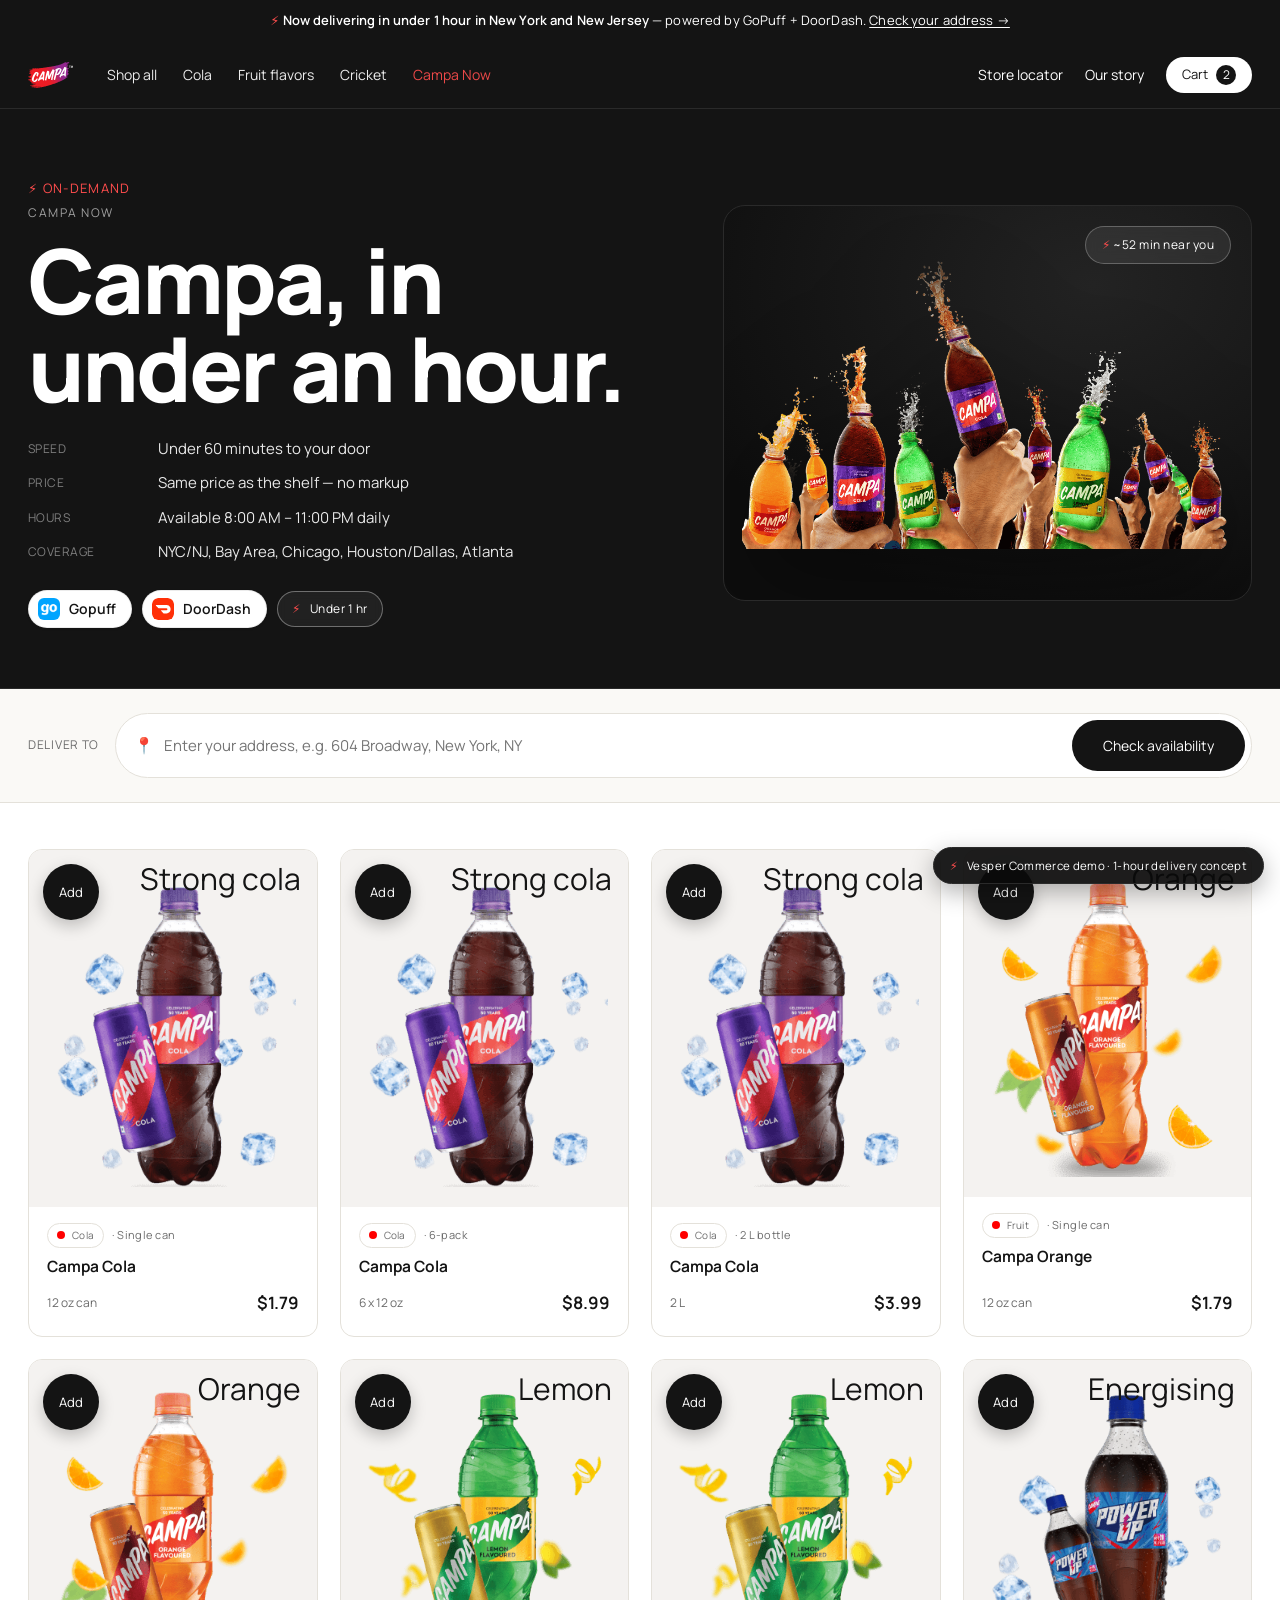
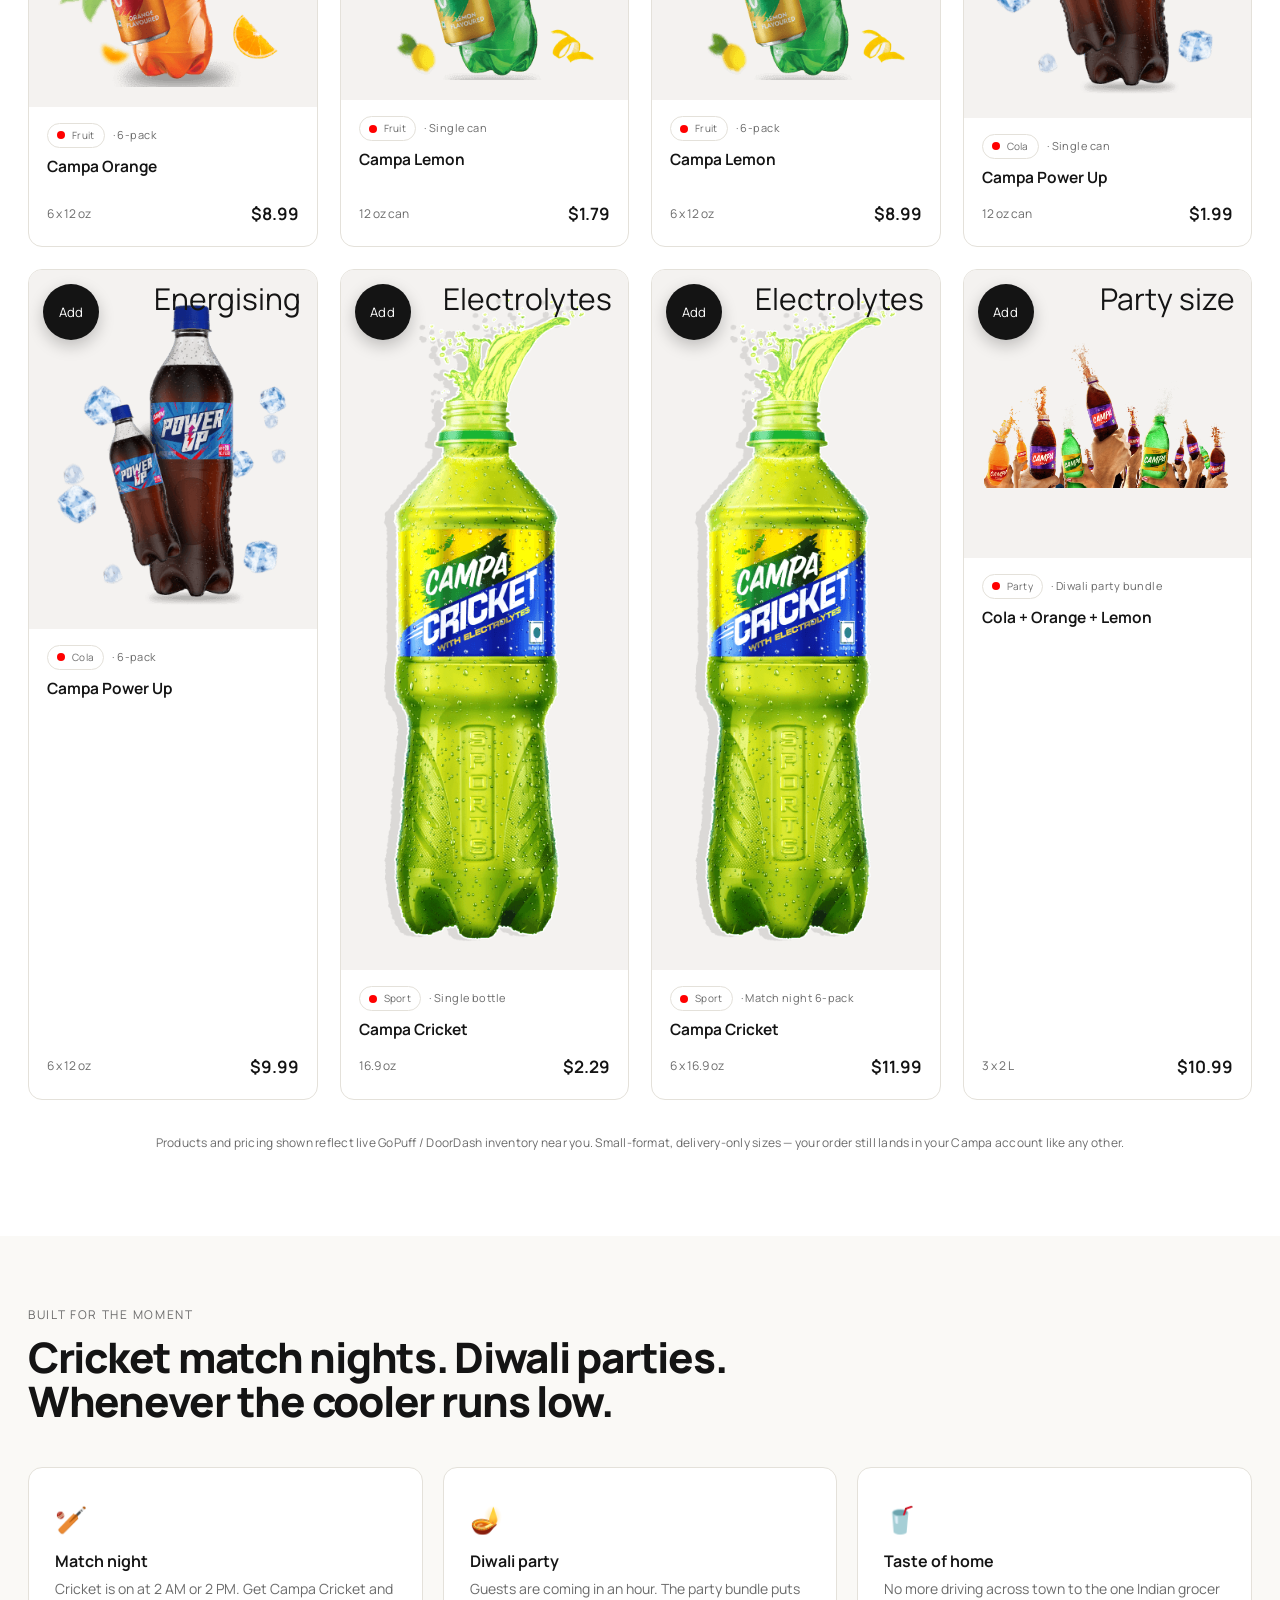
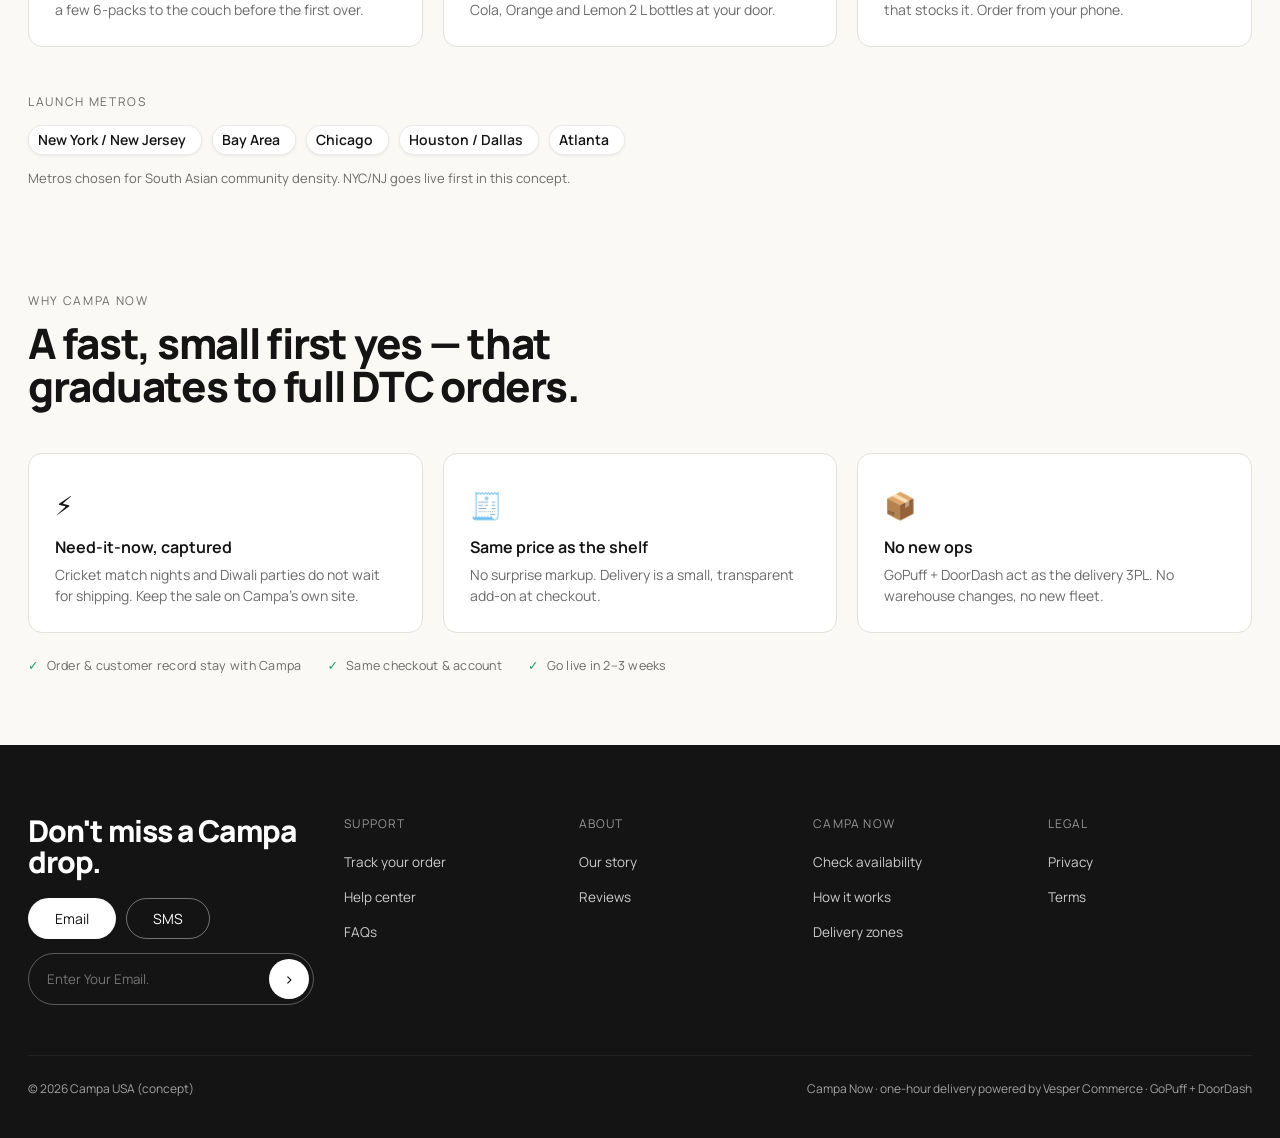
==== campa-now.html @ 365057cb "Campa USA x Vesper Commerce 1-hour delivery mockup Co-Authored-By: Claude Sonnet 5.5 <noreply@anthro" ====
<!doctype html>
<html lang="en">
<head>
<meta charset="utf-8" />
<meta name="viewport" content="width=device-width, initial-scale=1" />
<title>Campa Now — Delivered in under an hour | Campa USA</title>
<meta name="description" content="Campa Now: your favorite Campa delivered in under an hour, at the same price as the shelf. Powered by GoPuff + DoorDash." />
<link rel="preconnect" href="https://fonts.googleapis.com" />
<link rel="preconnect" href="https://fonts.gstatic.com" crossorigin />
<link href="https://fonts.googleapis.com/css2?family=Manrope:wght@400;500;600;700;800&display=swap" rel="stylesheet" />
<link rel="stylesheet" href="styles.css" />
<link rel="icon" href="assets/logo.svg" />
</head>
<body>

<div class="announce">
  <span class="bolt">⚡</span> <b>Now delivering in under 1 hour in New York and New Jersey</b> — powered by GoPuff + DoorDash. <a href="#now">Check your address →</a>
</div>

<header class="header">
  <nav class="nav">
    <a class="brand" href="index.html"><img src="assets/logo.svg" alt="Campa" /></a>
    <div class="nav-links">
      <a href="index.html#shop">Shop all</a>
      <a href="index.html#shop">Cola</a>
      <a href="index.html#shop">Fruit flavors</a>
      <a href="index.html#shop">Cricket</a>
      <a href="campa-now.html" style="color:#ff4d4d">Campa Now</a>
    </div>
    <div class="nav-right">
      <a class="hide-sm" href="#">Store locator</a>
      <a class="hide-sm" href="#">Our story</a>
      <button class="hamburger" onclick="openMenu()" aria-label="Open menu"><svg viewBox="0 0 24 24" fill="none" stroke="currentColor" stroke-width="2" stroke-linecap="round"><line x1="3" y1="6" x2="21" y2="6"/><line x1="3" y1="12" x2="21" y2="12"/><line x1="3" y1="18" x2="21" y2="18"/></svg></button>
      <a href="checkout.html" class="cart-pill" onclick="event.preventDefault();openCart()">Cart <span class="cart-count" id="cartCount">2</span></a>
    </div>
  </nav>
</header>

<!-- HERO -->
<section class="now-hero" id="now">
  <div class="wrap grid">
    <div>
      <div class="kick">⚡ On-demand</div>
      <div class="eyebrow">Campa Now</div>
      <h1 class="serif">Campa, in under an hour.</h1>
      <div class="facts">
        <div><span class="k">Speed</span> Under 60 minutes to your door</div>
        <div><span class="k">Price</span> Same price as the shelf — no markup</div>
        <div><span class="k">Hours</span> Available 8:00 AM – 11:00 PM daily</div>
        <div><span class="k">Coverage</span> NYC/NJ, Bay Area, Chicago, Houston/Dallas, Atlanta</div>
      </div>
      <div class="chips-row retailer-chips">
        <span class="chip"><img class="logo" src="assets/gopuff-icon.png" alt="GoPuff" /> Gopuff</span>
        <span class="chip"><img class="logo" src="assets/doordash-icon.svg" alt="DoorDash" /> DoorDash</span>
        <span class="delivery-badge"><span class="bolt">⚡</span> Under 1 hr</span>
      </div>
    </div>
    <div class="now-visual">
      <div class="float-badge"><span class="bolt">⚡</span> ~52 min near you</div>
      <img src="assets/bottles-crop.png" alt="Campa bottles available on demand" />
    </div>
  </div>
</section>

<!-- ADDRESS BAR -->
<div class="now-addrbar">
  <div class="wrap inner">
    <span class="lbl">Deliver to</span>
    <div class="field">
      <span aria-hidden="true">📍</span>
      <input id="nowAddr" type="text" placeholder="Enter your address, e.g. 604 Broadway, New York, NY" />
      <button class="btn btn-dark" onclick="nowCheck()">Check availability</button>
    </div>
    <span class="now-addr-state" id="nowAddrState"><span>✓</span> In your zone · delivered in ~52 min</span>
  </div>
</div>

<!-- GRID -->
<section class="now-section">
  <div class="wrap">
    <div class="now-gridwrap show" id="nowGridWrap">
      <div class="now-grid" id="nowGrid"><!-- injected by app.js --></div>
      <div class="now-disclaimer">
        Products and pricing shown reflect live GoPuff / DoorDash inventory near you. Small-format, delivery-only sizes — your order still lands in your Campa account like any other.
      </div>
    </div>
  </div>
</section>

<!-- occasions + metros -->
<section class="how" style="padding:70px 0 20px">
  <div class="wrap">
    <div class="eyebrow">Built for the moment</div>
    <h2 class="serif" style="font-size:clamp(28px,3.4vw,42px);margin-top:12px;max-width:700px">Cricket match nights. Diwali parties. Whenever the cooler runs low.</h2>
    <div class="steps now-steps-3">
      <div class="step"><div class="icon">🏏</div><h3>Match night</h3><p>Cricket is on at 2 AM or 2 PM. Get Campa Cricket and a few 6-packs to the couch before the first over.</p></div>
      <div class="step"><div class="icon">🪔</div><h3>Diwali party</h3><p>Guests are coming in an hour. The party bundle puts Cola, Orange and Lemon 2 L bottles at your door.</p></div>
      <div class="step"><div class="icon">🥤</div><h3>Taste of home</h3><p>No more driving across town to the one Indian grocer that stocks it. Order from your phone.</p></div>
    </div>
    <div class="eyebrow" style="margin-top:46px">Launch metros</div>
    <div class="retailer-chips" style="margin-top:14px;flex-wrap:wrap">
      <span class="chip">New York / New Jersey</span>
      <span class="chip">Bay Area</span>
      <span class="chip">Chicago</span>
      <span class="chip">Houston / Dallas</span>
      <span class="chip">Atlanta</span>
    </div>
    <p style="color:var(--gray);font-size:13px;margin-top:14px">Metros chosen for South Asian community density. NYC/NJ goes live first in this concept.</p>
  </div>
</section>

<!-- reassurance band -->
<section class="how" style="padding:70px 0">
  <div class="wrap">
    <div class="eyebrow">Why Campa Now</div>
    <h2 class="serif" style="font-size:clamp(28px,3.4vw,42px);margin-top:12px;max-width:640px">A fast, small first yes — that graduates to full DTC orders.</h2>
    <div class="steps now-steps-3">
      <div class="step"><div class="icon">⚡</div><h3>Need-it-now, captured</h3><p>Cricket match nights and Diwali parties do not wait for shipping. Keep the sale on Campa's own site.</p></div>
      <div class="step"><div class="icon">🧾</div><h3>Same price as the shelf</h3><p>No surprise markup. Delivery is a small, transparent add-on at checkout.</p></div>
      <div class="step"><div class="icon">📦</div><h3>No new ops</h3><p>GoPuff + DoorDash act as the delivery 3PL. No warehouse changes, no new fleet.</p></div>
    </div>
    <div class="assurance">
      <span><span class="tick">✓</span> Order &amp; customer record stay with Campa</span>
      <span><span class="tick">✓</span> Same checkout &amp; account</span>
      <span><span class="tick">✓</span> Go live in 2–3 weeks</span>
    </div>
  </div>
</section>

<footer class="footer">
  <div class="wrap">
    <div class="top">
      <div class="updates">
        <h3 class="serif">Don't miss a Campa drop.</h3>
        <div class="toggle"><button class="btn btn-white">Email</button><button class="btn btn-outline" style="color:#fff">SMS</button></div>
        <div class="subscribe"><input placeholder="Enter Your Email." /><button>›</button></div>
      </div>
      <div><div class="colhead">Support</div><ul><li><a href="#">Track your order</a></li><li><a href="#">Help center</a></li><li><a href="#">FAQs</a></li></ul></div>
      <div><div class="colhead">About</div><ul><li><a href="#">Our story</a></li><li><a href="#">Reviews</a></li></ul></div>
      <div><div class="colhead">Campa Now</div><ul><li><a href="campa-now.html">Check availability</a></li><li><a href="index.html#onehour">How it works</a></li><li><a href="#">Delivery zones</a></li></ul></div>
      <div><div class="colhead">Legal</div><ul><li><a href="#">Privacy</a></li><li><a href="#">Terms</a></li></ul></div>
    </div>
    <div class="base"><span>© 2026 Campa USA (concept)</span><span>Campa Now · one-hour delivery powered by Vesper Commerce · GoPuff + DoorDash</span></div>
  </div>
</footer>

<div class="demo-ribbon"><span class="bolt">⚡</span> Vesper Commerce demo · 1-hour delivery concept</div>

<script src="app.js"></script>
</body>
</html>
---- styles.css ----
/* Campa USA (concept) x Vesper Commerce - 1-Hour Delivery Mockup
   Font: Manrope for all roles. Palette: #141414 / white / #FF0000 */

:root {
  --black: #141414;
  --ink: #141414;
  --white: #ffffff;
  --offwhite: #f4f2f0;      /* product panel bg */
  --paper: #faf9f6;
  --line: #e4e1da;
  --line-dark: #2a2a2a;
  --gray: #6b6b6b;
  --gray-2: #8a8a8a;
  --gold: #ff0000;
  --gopuff: #009f8f;        /* GoPuff teal */
  --doordash: #eb1700;      /* DoorDash red */
  --radius-pill: 999px;
  --radius: 14px;
  --serif: "Manrope", system-ui, -apple-system, sans-serif;
  --sans: "Manrope", system-ui, -apple-system, sans-serif;
  --mono: "Manrope", system-ui, -apple-system, sans-serif;
  --maxw: 1280px;
}

* { box-sizing: border-box; }

html { scroll-behavior: smooth; }

body {
  margin: 0;
  font-family: var(--sans);
  color: var(--ink);
  background: var(--white);
  -webkit-font-smoothing: antialiased;
  line-height: 1.5;
}

img { max-width: 100%; display: block; }
a { color: inherit; text-decoration: none; }
button { font-family: inherit; cursor: pointer; }

h1, h2, h3, .serif {
  font-family: var(--serif);
  font-weight: 800;
  letter-spacing: -0.03em;
  line-height: 1.04;
  margin: 0;
}

.wrap { max-width: var(--maxw); margin: 0 auto; padding: 0 28px; }

/* ---------- Announcement bar ---------- */
.announce {
  background: var(--black);
  color: var(--white);
  font-size: 13px;
  letter-spacing: 0.01em;
  text-align: center;
  padding: 11px 16px;
  position: relative;
  z-index: 60;
}
.announce b { font-weight: 600; }
.announce .bolt { color: #ff4d4d; }
.announce a { text-decoration: underline; text-underline-offset: 2px; }

/* ---------- Header / nav ---------- */
.header {
  background: var(--black);
  color: var(--white);
  position: sticky;
  top: 0;
  z-index: 50;
  border-bottom: 1px solid var(--line-dark);
}
.header.light {
  background: var(--white);
  color: var(--ink);
  border-bottom: 1px solid var(--line);
}
.nav {
  display: flex;
  align-items: center;
  gap: 34px;
  height: 66px;
  max-width: var(--maxw);
  margin: 0 auto;
  padding: 0 28px;
}
.brand img { height: 26px; width: auto; }
.nav-links { display: flex; gap: 26px; font-size: 14px; }
.nav-links a { opacity: 0.92; }
.nav-links a:hover { opacity: 1; }
.nav-right { margin-left: auto; display: flex; align-items: center; gap: 22px; font-size: 14px; }
.nav-right .ico { width: 20px; height: 20px; opacity: 0.9; }
.cart-pill {
  background: var(--white);
  color: var(--black);
  border-radius: var(--radius-pill);
  padding: 8px 16px;
  font-family: var(--mono);
  font-size: 13px;
  display: inline-flex;
  gap: 8px;
  align-items: center;
  border: none;
}
.header.light .cart-pill { background: var(--black); color: var(--white); }
.cart-count {
  background: var(--black); color: var(--white);
  border-radius: var(--radius-pill);
  min-width: 20px; height: 20px; padding: 0 5px;
  display: inline-flex; align-items: center; justify-content: center;
  font-size: 12px;
}
.header.light .cart-count { background: var(--white); color: var(--black); }

/* ---------- Hamburger + mobile menu ---------- */
.hamburger {
  display: none; width: 40px; height: 40px; align-items: center; justify-content: center;
  background: transparent; border: 0; color: inherit; padding: 0;
}
.hamburger svg { width: 24px; height: 24px; }

.menu-overlay { position: fixed; inset: 0; background: rgba(0,0,0,.45); z-index: 110; opacity: 0; visibility: hidden; transition: opacity .3s ease, visibility .3s ease; }
.menu-overlay.open { opacity: 1; visibility: visible; }
.mobile-menu {
  position: fixed; top: 0; left: 0; height: 100%; width: 320px; max-width: 86vw;
  background: var(--black); color: #fff; z-index: 111;
  transform: translateX(-100%); transition: transform .32s cubic-bezier(.4,0,.2,1);
  display: flex; flex-direction: column;
}
.mobile-menu.open { transform: translateX(0); }
.mm-head { display: flex; align-items: center; justify-content: space-between; padding: 20px 22px; border-bottom: 1px solid var(--line-dark); }
.mm-head img { height: 24px; width: auto; }
.mm-close { background: transparent; border: 1px solid var(--line-dark); border-radius: 8px; color: #fff; font-size: 16px; width: 40px; height: 40px; display: flex; align-items: center; justify-content: center; }
.mm-links { display: flex; flex-direction: column; padding: 16px 0 6px; }
.mm-links a { font-family: var(--serif); font-size: 27px; line-height: 1; padding: 13px 24px; color: #fff; letter-spacing: -.01em; }
.mm-links a.active { color: #ff4d4d; }
.mm-sub { margin-top: auto; border-top: 1px solid var(--line-dark); padding: 18px 24px; display: flex; flex-direction: column; gap: 14px; }
.mm-sub a { font-family: var(--sans); font-size: 14px; color: rgba(255,255,255,.8); }
.mm-cta { margin: 6px 24px 26px; }

@media (max-width: 620px) { .hamburger { display: inline-flex; } }

/* ---------- Buttons ---------- */
.btn {
  display: inline-flex; align-items: center; justify-content: center; gap: 10px;
  font-family: var(--mono);
  font-size: 14px;
  border-radius: var(--radius-pill);
  padding: 15px 30px;
  border: 1px solid transparent;
  transition: transform .08s ease, opacity .15s ease, background .15s ease;
  white-space: nowrap;
}
.btn:active { transform: translateY(1px); }
.btn-white { background: var(--white); color: var(--black); }
.btn-white:hover { opacity: .88; }
.btn-dark { background: var(--black); color: var(--white); }
.btn-dark:hover { opacity: .9; }
.btn-outline { background: transparent; border-color: currentColor; }
.btn-block { width: 100%; }
.btn-lg { padding: 18px 34px; font-size: 15px; }

/* ---------- Hero ---------- */
.hero {
  position: relative;
  background: var(--black);
  color: var(--white);
  min-height: 620px;
  display: flex;
  align-items: center;
  overflow: hidden;
}
.hero-media {
  position: absolute; inset: 0;
  background-size: cover;
  background-position: center;
  opacity: 0.92;
}
.hero-media::after {
  content: "";
  position: absolute; inset: 0;
  background: linear-gradient(90deg, rgba(0,0,0,.85) 0%, rgba(0,0,0,.55) 40%, rgba(0,0,0,.15) 100%);
}
.hero-inner { position: relative; z-index: 2; padding: 60px 0; }
.hero h1 { font-size: clamp(46px, 6vw, 82px); max-width: 640px; }
.hero .sub { margin-top: 18px; font-size: 16px; opacity: .85; max-width: 420px; }
.hero-cta { margin-top: 30px; display: flex; gap: 14px; flex-wrap: wrap; }

/* eyebrow / labels */
.eyebrow {
  font-family: var(--mono);
  font-size: 12px;
  letter-spacing: 0.14em;
  text-transform: uppercase;
  color: var(--gray);
}
.hero .eyebrow { color: rgba(255,255,255,.7); }

/* ---------- 1-hour delivery pieces ---------- */
.delivery-badge {
  display: inline-flex; align-items: center; gap: 9px;
  font-family: var(--mono);
  font-size: 12px;
  letter-spacing: 0.04em;
  padding: 8px 14px;
  border-radius: var(--radius-pill);
  border: 1px solid rgba(255,255,255,.35);
  background: rgba(255,255,255,.06);
  backdrop-filter: blur(4px);
}
.delivery-badge .bolt { color: #ff4d4d; }
.header.light .delivery-badge, .on-light .delivery-badge {
  border-color: var(--line); background: var(--paper); color: var(--ink);
}

.retailer-chips { display: inline-flex; gap: 10px; align-items: center; flex-wrap: wrap; }
.chip {
  display: inline-flex; align-items: center; gap: 9px;
  font-family: var(--sans); font-size: 14px; font-weight: 600;
  border-radius: var(--radius-pill);
  padding: 7px 15px 7px 9px;
  background: var(--white); color: var(--ink);
  border: 1px solid rgba(0,0,0,.08);
  box-shadow: 0 1px 3px rgba(0,0,0,.08);
  letter-spacing: 0;
  line-height: 1;
}
.chip .logo { width: 22px; height: 22px; border-radius: 6px; object-fit: contain; flex: none; display: block; }
.chip-outline {
  background: transparent; color: inherit;
  border: 1px solid rgba(128,128,128,.4);
}

/* The signature 1-hour delivery band */
.delivery-band {
  background: var(--black);
  color: var(--white);
  padding: 74px 0;
}
.delivery-band .grid {
  display: grid; grid-template-columns: 1.05fr 1fr; gap: 60px; align-items: center;
}
.delivery-band h2 { font-size: clamp(34px, 4.4vw, 56px); max-width: 520px; }
.delivery-band .lede { margin-top: 18px; font-size: 16px; opacity: .8; max-width: 460px; }

.addr-card {
  background: #141414;
  border: 1px solid var(--line-dark);
  border-radius: 20px;
  padding: 28px;
}
.addr-card .row-top {
  display: flex; align-items: center; justify-content: space-between; margin-bottom: 18px;
}
.addr-field {
  display: flex; gap: 10px; align-items: center;
  background: var(--white); color: var(--ink);
  border-radius: var(--radius-pill);
  padding: 6px 6px 6px 18px;
}
.addr-field input {
  border: 0; outline: 0; flex: 1; min-width: 0; font-family: var(--sans); font-size: 15px; background: transparent;
  padding: 12px 0;
}
.addr-field .btn { padding: 13px 22px; }
.addr-note { margin-top: 14px; font-size: 12.5px; opacity: .6; font-family: var(--mono); letter-spacing: .02em; }

/* availability result (hidden until "check") */
.avail-result { display: none; margin-top: 22px; }
.avail-result.show { display: block; animation: fade .3s ease; }
@keyframes fade { from { opacity: 0; transform: translateY(6px);} to {opacity:1; transform:none;} }
.avail-head {
  display: flex; align-items: center; gap: 10px;
  font-family: var(--mono); font-size: 13px; letter-spacing: .04em;
  color: #7ee0c0; margin-bottom: 14px;
}
.mini-prod {
  display: flex; align-items: center; gap: 14px;
  padding: 12px 0; border-top: 1px solid var(--line-dark);
}
.mini-prod img { width: 52px; height: 52px; object-fit: contain; background: #1e1e1e; border-radius: 10px; padding: 4px; }
.mini-prod .info { flex: 1; }
.mini-prod .info .name { font-size: 14px; font-weight: 600; }
.mini-prod .info .meta { font-size: 12px; opacity: .6; }
.mini-add {
  background: var(--white); color: var(--black); border: 0;
  border-radius: var(--radius-pill); padding: 8px 16px;
  font-family: var(--mono); font-size: 12px;
}

/* ---------- How it works ---------- */
.how { padding: 84px 0; background: var(--paper); }
.how .steps { display: grid; grid-template-columns: repeat(4, 1fr); gap: 20px; margin-top: 44px; }
.step {
  background: var(--white); border: 1px solid var(--line);
  border-radius: var(--radius); padding: 26px;
}
.step .num { font-family: var(--mono); font-size: 12px; color: var(--gray); }
.step .icon { font-size: 26px; margin: 6px 0 14px; }
.step h3 { font-family: var(--sans); font-weight: 650; font-size: 16px; letter-spacing: 0; }
.step p { color: var(--gray); font-size: 14px; margin: 8px 0 0; }
.how .assurance {
  margin-top: 24px; display: flex; gap: 26px; flex-wrap: wrap;
  font-family: var(--mono); font-size: 12.5px; color: var(--gray); letter-spacing: .02em;
}
.how .assurance span { display: inline-flex; gap: 8px; align-items: center; }
.tick { color: #1a9d6e; font-weight: 700; }

/* ---------- Section heading ---------- */
.section { padding: 78px 0; }
.section-head { display: flex; align-items: flex-end; justify-content: space-between; gap: 20px; margin-bottom: 36px; }
.section-head h2 { font-size: clamp(32px, 4vw, 50px); }
.section-head p { color: var(--gray); max-width: 420px; margin: 8px 0 0; }

/* ---------- Product grid ---------- */
.prod-grid { display: grid; grid-template-columns: repeat(3, 1fr); gap: 22px; }
.card {
  border: 1px solid var(--line); border-radius: var(--radius);
  overflow: hidden; background: var(--white);
  transition: box-shadow .2s ease, transform .2s ease;
  display: flex; flex-direction: column;
}
.card:hover { box-shadow: 0 12px 30px rgba(0,0,0,.08); transform: translateY(-3px); }
.card .thumb {
  position: relative; background: var(--offwhite);
  aspect-ratio: 1/1; display: flex; align-items: center; justify-content: center; padding: 22px;
}
.card .thumb img { max-height: 100%; object-fit: contain; }
.card .badges { position: absolute; top: 14px; left: 14px; display: flex; flex-direction: column; gap: 8px; align-items: flex-start; }
.tag {
  font-family: var(--mono); font-size: 11px; letter-spacing: .03em;
  padding: 5px 11px; border-radius: var(--radius-pill); background: var(--white); border: 1px solid var(--line);
}
.tag.line { display: inline-flex; gap: 7px; align-items: center; }
.tag.line .dot { width: 8px; height: 8px; border-radius: 50%; }
.tag.gold .dot { background: var(--gold); }
.tag.bronze .dot { background: #7c5a34; }
.tag.status { background: var(--black); color: var(--white); border-color: var(--black); }
.tag.onehr { background: #fff7e6; border-color: #f0d79a; color: #7a5a12; }
.card .body { padding: 18px 18px 22px; display: flex; flex-direction: column; flex: 1; }
.card .line-label { font-family: var(--mono); font-size: 11px; letter-spacing: .1em; text-transform: uppercase; color: var(--gray); }
.card h3 { font-family: var(--sans); font-weight: 650; font-size: 17px; letter-spacing: 0; margin: 6px 0 0; }
.card .stats { display: flex; gap: 14px; margin: 12px 0; font-size: 12px; color: var(--gray); font-family: var(--mono); }
.card .stats b { color: var(--ink); font-weight: 700; }
.card .rating { font-size: 12.5px; color: var(--gray); margin-top: 2px; }
.card .foot { margin-top: auto; display: flex; align-items: center; justify-content: space-between; padding-top: 14px; }
.card .price { font-size: 17px; font-weight: 600; }
.card .add { font-family: var(--mono); font-size: 13px; padding: 10px 18px; border-radius: var(--radius-pill); background: var(--black); color: var(--white); border: 0; }

/* ---------- Value / comparison strip ---------- */
.value-strip { background: var(--offwhite); padding: 70px 0; }
.value-grid { display: grid; grid-template-columns: repeat(3, 1fr); gap: 40px; text-align: center; }
.value-grid .big { font-family: var(--serif); font-size: 54px; line-height: 1; }
.value-grid p { color: var(--gray); margin-top: 10px; font-size: 14px; }

/* ---------- Product detail page ---------- */
.pdp { display: grid; grid-template-columns: minmax(0,1.15fr) minmax(0,1fr); gap: 56px; padding: 44px 0 70px; }
.pdp-media .main {
  background: var(--offwhite); border-radius: var(--radius);
  aspect-ratio: 4/3; display: flex; align-items: center; justify-content: center; padding: 40px;
  position: relative;
}
.pdp-media .main img { max-height: 100%; object-fit: contain; }
.pdp-media .line-flag {
  position: absolute; top: 18px; left: 18px;
  font-family: var(--mono); font-size: 12px; padding: 6px 13px; border-radius: var(--radius-pill);
  background: var(--white); display: inline-flex; gap: 8px; align-items: center;
}
.pdp-media .thumbs { display: grid; grid-template-columns: repeat(3, 1fr); gap: 14px; margin-top: 14px; }
.pdp-media .thumbs div { background: var(--black); border-radius: var(--radius); aspect-ratio: 1/1; display:flex;align-items:center;justify-content:center; overflow:hidden;}
.pdp-media .thumbs img { max-height: 78%; object-fit: contain; }

.pdp-info h1 { font-size: clamp(34px, 4vw, 48px); }
.pdp-info .desc { color: var(--gray); margin: 14px 0 0; font-size: 15px; max-width: 440px; }
.price-line { display: flex; align-items: center; gap: 14px; margin: 22px 0; font-size: 15px; }
.price-line .p { font-size: 22px; font-weight: 650; }
.price-line .sep { color: var(--line); }
.price-line .muted { color: var(--gray); }

/* purchase mode toggle */
.buy-modes { display: grid; grid-template-columns: 1fr 1fr 1fr; gap: 0; border: 1px solid var(--line); border-radius: var(--radius-pill); overflow: hidden; margin-bottom: 8px; }
.buy-mode {
  padding: 14px 10px; text-align: center; font-family: var(--mono); font-size: 12.5px;
  background: var(--white); border: 0; border-right: 1px solid var(--line); color: var(--gray);
  display: flex; flex-direction: column; gap: 3px; align-items: center; line-height: 1.2;
}
.buy-mode:last-child { border-right: 0; }
.buy-mode small { font-size: 10.5px; opacity: .8; }
.buy-mode.active { background: var(--black); color: var(--white); }
.buy-mode.active.onehr { background: #1b1b1b; box-shadow: inset 0 0 0 2px #ff4d4d; }
.buy-mode .bolt { color: #ff0000; }
.buy-mode.active .bolt { color: #ff4d4d; }

.benefits { display: grid; grid-template-columns: 1fr 1fr; gap: 10px 22px; margin: 20px 0; }
.benefits div { font-size: 13.5px; color: var(--gray); display: flex; gap: 8px; }

.qty-row { display: flex; gap: 12px; align-items: stretch; margin-top: 18px; }
.qty { display: flex; align-items: center; border: 1px solid var(--line); border-radius: var(--radius-pill); padding: 0 6px; }
.qty button { width: 40px; height: 52px; border: 0; background: transparent; font-size: 18px; color: var(--gray); }
.qty span { min-width: 34px; text-align: center; font-family: var(--mono); }
.add-cta { flex: 1; }

.guarantee { margin-top: 16px; background: var(--paper); border: 1px solid var(--line); border-radius: var(--radius); padding: 14px 16px; font-size: 13px; color: var(--gray); }
.guarantee b { color: var(--ink); }

/* the PDP 1-hour delivery module */
.onehr-module {
  margin: 22px 0; border: 1px solid var(--line); border-radius: var(--radius);
  background: linear-gradient(180deg,#0c0c0c,#151515); color: var(--white); padding: 22px;
}
.onehr-module .top { display: flex; align-items: center; justify-content: space-between; gap: 12px; margin-bottom: 14px; }
.onehr-module .top .t { font-family: var(--sans); font-weight: 650; font-size: 15px; display: flex; gap: 9px; align-items: center; }
.onehr-module .top .bolt { color: #ff4d4d; }
.onehr-module .sub { font-size: 13px; opacity: .75; margin-bottom: 14px; }
.onehr-module .addr-field { background: var(--white); }
.onehr-module .pill-note { margin-top: 12px; font-family: var(--mono); font-size: 11.5px; opacity: .6; }

/* ---------- Checkout ---------- */
.checkout { display: grid; grid-template-columns: minmax(0,1.3fr) minmax(0,1fr); gap: 0; min-height: 100vh; }
.co-left { padding: 46px clamp(24px, 5vw, 80px); min-width: 0; }
.co-left .inner { max-width: 560px; margin-left: auto; }
.co-right { background: var(--offwhite); padding: 46px clamp(24px, 4vw, 56px); border-left: 1px solid var(--line); min-width: 0; }
.co-right .inner { max-width: 460px; }
.co-logo img { height: 30px; }
.co-section-title { font-family: var(--sans); font-weight: 650; font-size: 17px; margin: 30px 0 14px; }
.co-field { width: 100%; border: 1px solid var(--line); border-radius: 10px; padding: 15px 16px; font-family: var(--sans); font-size: 15px; margin-bottom: 12px; }
.co-row { display: grid; grid-template-columns: 1fr 1fr; gap: 12px; }
.co-row .co-field { margin-bottom: 12px; }

.ship-method { border: 1px solid var(--line); border-radius: 12px; overflow: hidden; margin: 6px 0 8px; }
.ship-opt {
  display: flex; align-items: center; gap: 14px; padding: 18px 18px; cursor: pointer;
  border-bottom: 1px solid var(--line); background: var(--white);
}
.ship-opt:last-child { border-bottom: 0; }
.ship-opt.selected { background: #fff5f5; box-shadow: inset 3px 0 0 #ffcf4a; }
.ship-opt .radio { width: 20px; height: 20px; border-radius: 50%; border: 2px solid var(--line); flex: none; position: relative; }
.ship-opt.selected .radio { border-color: #ff0000; }
.ship-opt.selected .radio::after { content:""; position: absolute; inset: 3px; background: #ff0000; border-radius: 50%; }
.ship-opt .ret { width: 34px; height: 34px; border-radius: 9px; display: flex; align-items: center; justify-content: center; color: #fff; font-family: var(--mono); font-weight: 700; font-size: 10px; flex: none; }
.ship-opt .ret.gopuff { background: var(--gopuff); }
.ship-opt .ret.doordash { background: var(--doordash); }
.ship-opt .ret.std { background: var(--ink); }
.ship-opt .txt { flex: 1; }
.ship-opt .txt .n { font-weight: 600; font-size: 14.5px; }
.ship-opt .txt .d { font-size: 12.5px; color: var(--gray); }
.ship-opt .amt { font-weight: 650; font-size: 14.5px; }

.co-note { font-family: var(--mono); font-size: 11.5px; line-height: 1.6; color: var(--gray); background: var(--paper); border: 1px dashed var(--line); border-radius: 10px; padding: 12px 14px; margin: 6px 0 0; display: flex; align-items: flex-start; gap: 9px; }
.co-note b { color: var(--ink); font-weight: 700; }

/* order summary */
.os-item { display: flex; gap: 14px; align-items: center; padding: 14px 0; border-bottom: 1px solid var(--line); }
.os-item .im { width: 62px; height: 62px; background: var(--white); border: 1px solid var(--line); border-radius: 10px; position: relative; display:flex;align-items:center;justify-content:center; padding: 6px; }
.os-item .im img { max-height: 100%; object-fit: contain; }
.os-item .im .q { position: absolute; top: -8px; right: -8px; background: var(--gray); color: #fff; width: 22px; height: 22px; border-radius: 50%; font-size: 12px; display:flex;align-items:center;justify-content:center; }
.os-item .nm { flex: 1; }
.os-item .nm .t { font-size: 14px; font-weight: 600; }
.os-item .nm .s { font-size: 12px; color: var(--gray); }
.os-item .pr { font-weight: 600; font-size: 14px; }
.os-line { display: flex; justify-content: space-between; padding: 8px 0; font-size: 14px; }
.os-line.total { font-size: 20px; font-weight: 650; border-top: 1px solid var(--line); margin-top: 8px; padding-top: 16px; }
.os-line .muted { color: var(--gray); }
.eta-badge { display: inline-flex; align-items: center; gap: 8px; background: var(--black); color: #fff; border-radius: var(--radius-pill); padding: 8px 15px; font-family: var(--mono); font-size: 12px; margin: 14px 0; }
.eta-badge .bolt { color: #ff4d4d; }

/* ---------- David Now (on-demand collection page) ---------- */
.now-hero {
  background: var(--black); color: var(--white);
  padding: 70px 0 60px;
  border-bottom: 1px solid var(--line-dark);
}
.now-hero .grid { display: grid; grid-template-columns: 1.1fr .9fr; gap: 48px; align-items: center; }
.now-hero .eyebrow { color: rgba(255,255,255,.6); }
.now-hero h1 { font-size: clamp(48px, 7vw, 92px); margin: 14px 0 0; line-height: .98; }
.now-hero .kick { font-family: var(--mono); font-size: 13px; letter-spacing: .1em; text-transform: uppercase; color: #ff4d4d; margin-bottom: 6px; }
.now-hero .facts { margin-top: 26px; display: flex; flex-direction: column; gap: 12px; }
.now-hero .facts div { display: flex; gap: 12px; align-items: center; font-size: 15px; opacity: .9; }
.now-hero .facts .k { font-family: var(--mono); font-size: 12px; letter-spacing: .04em; color: rgba(255,255,255,.5); min-width: 118px; text-transform: uppercase; }
.now-hero .chips-row { margin-top: 26px; }
.now-visual {
  background: radial-gradient(120% 120% at 70% 20%, #232323 0%, #0e0e0e 70%);
  border: 1px solid var(--line-dark); border-radius: 22px;
  aspect-ratio: 4/3; display: flex; align-items: center; justify-content: center; position: relative; overflow: hidden;
}
.now-visual img { max-height: 74%; object-fit: contain; filter: drop-shadow(0 30px 50px rgba(0,0,0,.5)); }
.now-visual .float-badge {
  position: absolute; top: 20px; right: 20px;
  background: rgba(255,255,255,.08); border: 1px solid rgba(255,255,255,.25); backdrop-filter: blur(6px);
  border-radius: var(--radius-pill); padding: 9px 16px; font-family: var(--mono); font-size: 12px; letter-spacing: .04em;
}
.now-visual .float-badge .bolt { color: #ff4d4d; }

/* address bar */
.now-addrbar { background: var(--paper); border-bottom: 1px solid var(--line); padding: 24px 0; position: sticky; top: 66px; z-index: 30; }
.now-addrbar .inner { display: flex; gap: 16px; align-items: center; flex-wrap: wrap; }
.now-addrbar .lbl { font-family: var(--mono); font-size: 12px; letter-spacing: .06em; text-transform: uppercase; color: var(--gray); }
.now-addrbar .field {
  flex: 1; min-width: 280px; display: flex; gap: 10px; align-items: center;
  background: var(--white); border: 1px solid var(--line); border-radius: var(--radius-pill); padding: 6px 6px 6px 18px;
}
.now-addrbar .field input { flex: 1; min-width: 0; border: 0; outline: 0; font-family: var(--sans); font-size: 15px; padding: 12px 0; background: transparent; }
.now-addr-state { display: none; font-family: var(--mono); font-size: 12.5px; color: #1a9d6e; letter-spacing: .02em; }
.now-addr-state.show { display: inline-flex; gap: 8px; align-items: center; }

/* grid */
.now-section { padding: 46px 0 84px; }
.now-gridwrap { position: relative; }
.now-gridwrap.show { animation: fade .35s ease; }
.now-grid { display: grid; grid-template-columns: repeat(4, 1fr); gap: 22px; }
.now-card { border: 1px solid var(--line); border-radius: var(--radius); overflow: hidden; background: var(--white); display: flex; flex-direction: column; transition: box-shadow .2s ease, transform .2s ease; }
.now-card:hover { box-shadow: 0 12px 30px rgba(0,0,0,.08); transform: translateY(-3px); }
.now-thumb { position: relative; background: var(--offwhite); aspect-ratio: 1/1; display: flex; align-items: center; justify-content: center; padding: 20px; }
.now-thumb img { max-height: 100%; object-fit: contain; }
.now-add {
  position: absolute; top: 14px; left: 14px; z-index: 2;
  background: var(--black); color: var(--white); border: 0;
  width: 56px; height: 56px; border-radius: 50%;
  font-family: var(--mono); font-size: 13px; letter-spacing: .02em;
  box-shadow: 0 6px 16px rgba(0,0,0,.22); transition: transform .1s ease, background .15s ease;
}
.now-add:hover { transform: scale(1.06); }
.now-add:active { transform: scale(.96); }
.now-protein {
  position: absolute; top: 16px; right: 16px; text-align: right;
  font-family: var(--serif); font-size: 30px; line-height: .85; color: var(--ink);
}
.now-protein small { display: block; font-family: var(--mono); font-size: 9px; letter-spacing: .08em; text-transform: uppercase; color: var(--gray); margin-top: 3px; }
.now-body { padding: 16px 18px 20px; display: flex; flex-direction: column; flex: 1; }
.now-format { font-family: var(--mono); font-size: 11px; letter-spacing: .04em; color: var(--gray); display: flex; align-items: center; gap: 8px; }
.now-format .tag.line { padding: 4px 9px; font-size: 10px; }
.now-body h3 { font-family: var(--sans); font-weight: 650; font-size: 15.5px; letter-spacing: 0; margin: 9px 0 0; line-height: 1.25; }
.now-foot { margin-top: auto; padding-top: 14px; display: flex; align-items: center; justify-content: space-between; }
.now-size { font-family: var(--mono); font-size: 12px; color: var(--gray); }
.now-price { font-size: 17px; font-weight: 650; }

.now-disclaimer { text-align: center; font-family: var(--mono); font-size: 12px; color: var(--gray); margin-top: 34px; letter-spacing: .02em; }

/* 3-up reassurance steps used on David Now */
.how .steps.now-steps-3 { grid-template-columns: repeat(3, 1fr); }

@media (max-width: 1000px) {
  .now-hero .grid { grid-template-columns: 1fr; gap: 30px; }
  .now-grid { grid-template-columns: repeat(3, 1fr); }
  .how .steps.now-steps-3 { grid-template-columns: 1fr 1fr; }
}
@media (max-width: 720px) {
  .now-grid { grid-template-columns: 1fr 1fr; }
  .now-addrbar { position: static; }
  .now-addrbar .inner { flex-direction: column; align-items: stretch; gap: 10px; }
  .now-addrbar .field { min-width: 0; width: 100%; }
}
@media (max-width: 620px) {
  .how .steps.now-steps-3 { grid-template-columns: 1fr; }
  .now-addrbar .field .btn { padding: 13px 18px; }
}
@media (max-width: 480px) { .now-grid { grid-template-columns: 1fr; } }

/* ---------- Footer ---------- */
.footer { background: var(--black); color: var(--white); padding: 70px 0 40px; }
.footer .top { display: grid; grid-template-columns: 1.4fr repeat(4, 1fr); gap: 30px; }
.footer h4 { font-family: var(--sans); font-weight: 650; font-size: 14px; margin: 0 0 16px; }
.footer .updates h3 { font-size: 30px; max-width: 280px; margin-bottom: 20px; }
.footer .toggle { display: flex; gap: 10px; margin-bottom: 14px; }
.footer .toggle .btn { padding: 10px 26px; }
.footer .toggle .btn-outline { border-color: rgba(255,255,255,.4); }
.footer .subscribe { display: flex; gap: 8px; align-items: center; background: transparent; border: 1px solid rgba(255,255,255,.3); border-radius: var(--radius-pill); padding: 4px 4px 4px 18px; max-width: 340px; }
.footer .subscribe input { flex: 1; background: transparent; border: 0; outline: 0; color: #fff; font-family: var(--sans); padding: 12px 0; }
.footer .subscribe button { background: #fff; color: #000; border: 0; border-radius: 50%; width: 40px; height: 40px; font-size: 16px; }
.footer ul { list-style: none; padding: 0; margin: 0; display: flex; flex-direction: column; gap: 11px; }
.footer ul a { font-size: 13.5px; opacity: .78; }
.footer ul a:hover { opacity: 1; }
.footer .colhead { font-family: var(--mono); font-size: 12px; letter-spacing: .1em; text-transform: uppercase; opacity: .55; margin-bottom: 16px; }
.footer .base { display: flex; justify-content: space-between; align-items: center; margin-top: 50px; padding-top: 24px; border-top: 1px solid var(--line-dark); font-family: var(--mono); font-size: 12px; opacity: .6; }

/* ---------- Slide-out cart drawer + rewards meter ---------- */
.cart-overlay {
  position: fixed; inset: 0; background: rgba(0,0,0,.45); z-index: 100;
  opacity: 0; visibility: hidden; transition: opacity .3s ease, visibility .3s ease;
}
.cart-overlay.open { opacity: 1; visibility: visible; }
.cart-drawer {
  position: fixed; top: 0; right: 0; height: 100%; width: 460px; max-width: 92vw;
  background: var(--white); z-index: 101; display: flex; flex-direction: column;
  transform: translateX(100%); transition: transform .32s cubic-bezier(.4,0,.2,1);
  box-shadow: -10px 0 40px rgba(0,0,0,.16);
}
.cart-drawer.open { transform: translateX(0); }
.cart-head { display: flex; align-items: center; justify-content: space-between; padding: 22px 24px; border-bottom: 1px solid var(--line); }
.cart-head h2 { font-family: var(--serif); font-size: 26px; }
.cart-head h2 span { color: var(--gray); }
.cart-close { width: 40px; height: 40px; border: 1px solid var(--line); background: var(--white); border-radius: 8px; font-size: 18px; color: var(--ink); display: flex; align-items: center; justify-content: center; }

/* meter */
.meter { padding: 24px 24px 10px; }
.meter-tiers { display: flex; justify-content: space-between; gap: 8px; margin-bottom: 20px; }
.meter-tier { flex: 1; text-align: center; font-family: var(--sans); font-weight: 600; font-size: 14px; padding: 12px 6px; border: 1px solid var(--line); border-radius: 10px; color: var(--gray); background: var(--white); transition: all .2s ease; }
.meter-tier.done { background: #0f7a3d; border-color: #0f7a3d; color: #fff; }
.meter-track { position: relative; height: 6px; background: var(--line); border-radius: 999px; margin: 30px 8px 8px; }
.meter-fill { position: absolute; left: 0; top: 0; height: 100%; background: #0f7a3d; border-radius: 999px; transition: width .35s ease; }
.meter-node { position: absolute; top: 50%; transform: translate(-50%,-50%); width: 20px; height: 20px; border-radius: 50%; background: var(--white); border: 3px solid var(--line); transition: all .25s ease; }
.meter-node.done { border-color: #0f7a3d; background: #0f7a3d; }
.meter-node.current { border-color: #0f7a3d; background: #0f7a3d; box-shadow: 0 0 0 4px rgba(15,122,61,.18); }
.meter-node .lbl { position: absolute; top: 26px; left: 50%; transform: translateX(-50%); white-space: nowrap; font-family: var(--sans); font-weight: 600; font-size: 13px; color: var(--gray); }
.meter-node.done .lbl, .meter-node.current .lbl { color: #0f7a3d; }
.meter-msg { text-align: center; font-family: var(--sans); font-size: 13px; color: var(--gray); margin-top: 34px; }
.meter-msg .bolt { color: #ff0000; }

.cart-eligible { margin: 4px 24px 0; background: #fff7e6; border: 1px solid #f0d79a; color: #7a5a12; border-radius: 10px; padding: 10px 14px; font-family: var(--mono); font-size: 12px; display: flex; gap: 9px; align-items: center; }
.cart-eligible b { font-weight: 700; }

/* line items */
.cart-body { flex: 1; overflow-y: auto; padding: 8px 24px; }
.cart-line { display: flex; gap: 16px; padding: 22px 0; border-bottom: 1px solid var(--line); }
.cart-line .im { width: 96px; height: 96px; background: var(--offwhite); border-radius: 10px; display: flex; align-items: center; justify-content: center; padding: 8px; flex: none; }
.cart-line .im img { max-height: 100%; object-fit: contain; }
.cart-line .info { flex: 1; }
.cart-line .ln { font-family: var(--mono); font-size: 11px; letter-spacing: .04em; display: inline-flex; gap: 7px; align-items: center; color: var(--gold); }
.cart-line .ln .dot { width: 8px; height: 8px; border-radius: 50%; background: var(--gold); }
.cart-line h3 { font-family: var(--serif); font-size: 22px; font-weight: 400; margin: 6px 0 4px; letter-spacing: -.01em; }
.cart-line .pr { font-size: 14px; color: var(--gray); border-bottom: 1px solid var(--line); padding-bottom: 12px; margin-bottom: 12px; }
.cart-line .sub-row { font-size: 13.5px; color: var(--gray); display: flex; justify-content: space-between; align-items: center; }
.cart-line .sub-row a { text-decoration: underline; color: var(--ink); }
.cart-line .qty-row2 { display: flex; align-items: center; justify-content: space-between; margin-top: 14px; }
.cart-stepper { display: inline-flex; align-items: center; background: var(--paper); border-radius: 999px; }
.cart-stepper button { width: 40px; height: 40px; border: 0; background: transparent; font-size: 18px; color: var(--ink); }
.cart-stepper span { min-width: 30px; text-align: center; font-weight: 600; }
.cart-line .rm { font-size: 13.5px; color: var(--gray); text-decoration: underline; background: none; border: 0; }

/* footer */
.cart-foot { border-top: 1px solid var(--line); padding: 18px 24px 24px; }
.cart-sub-toggle { display: flex; align-items: center; justify-content: space-between; margin-bottom: 14px; }
.cart-sub-toggle label { display: flex; gap: 10px; align-items: center; font-size: 16px; }
.cart-sub-toggle .save { color: var(--doordash); font-weight: 600; font-size: 13px; background: #fdeceb; padding: 5px 10px; border-radius: 6px; }
.cart-checkout { width: 100%; background: var(--black); color: #fff; border: 0; border-radius: 999px; padding: 20px; font-size: 17px; font-weight: 600; font-family: var(--sans); }
.cart-fineprint { text-align: center; font-family: var(--mono); font-size: 11px; color: var(--gray); margin-top: 12px; }

/* ---------- Checkout v2 (David Shop-style) ---------- */
.co-topbar { display: flex; align-items: center; justify-content: space-between; margin-bottom: 8px; }
.co-topbar .email { color: var(--gray); font-size: 15px; }
.co-card { border: 1px solid var(--line); border-radius: 12px; overflow: hidden; margin: 14px 0; }
.co-card .ship-to { display: flex; align-items: flex-start; gap: 4px; padding: 18px 20px; }
.co-card .ship-to .k { color: var(--gray); min-width: 70px; padding-top: 1px; }
.co-card .ship-to .v b { font-weight: 600; }
.co-card .ship-to .v div { color: var(--gray); font-size: 14.5px; margin-top: 2px; }
.co-card .ship-to .chev { margin-left: auto; color: var(--gray); }
.co-block { border-top: 1px solid var(--line); }
.co-block .bh { display: flex; align-items: center; justify-content: space-between; padding: 16px 20px 4px; }
.co-block .bh .t { color: var(--gray); font-size: 15px; }
.co-block .note { padding: 4px 20px 12px; color: var(--gray); font-size: 14px; line-height: 1.5; }
.co-block .opts { padding: 4px 16px 16px; }

.co-opt { display: flex; align-items: center; gap: 14px; padding: 16px; border: 1px solid var(--line); border-radius: 10px; margin-bottom: 10px; cursor: pointer; background: var(--white); position: relative; }
.co-opt:last-child { margin-bottom: 0; }
.co-opt.selected { background: #fafafa; border-color: var(--ink); box-shadow: inset 0 0 0 1px var(--ink); }
.co-opt.onehr.selected { background: #fff5f5; border-color: #ff0000; box-shadow: inset 0 0 0 1px #ff0000; }
.co-opt .radio { width: 22px; height: 22px; border-radius: 50%; border: 2px solid var(--line); flex: none; position: relative; }
.co-opt.selected .radio { border-color: var(--ink); background: var(--ink); }
.co-opt.onehr.selected .radio { border-color: #ff0000; background: #ff0000; }
.co-opt.selected .radio::after { content:""; position: absolute; inset: 5px; background: #fff; border-radius: 50%; }
.co-opt .ret { width: 34px; height: 34px; flex: none; display: flex; align-items: center; justify-content: center; }
.co-opt .ret img { width: 34px; height: 34px; border-radius: 8px; object-fit: contain; display: block; }
.co-opt .body { flex: 1; min-width: 0; }
.co-opt .body .n { font-weight: 600; font-size: 15px; display: flex; align-items: center; gap: 8px; flex-wrap: wrap; }
.co-opt .body .d { font-size: 13.5px; color: var(--gray); margin-top: 3px; }
.co-opt .body .free-ok { color: #0f7a3d; font-weight: 600; font-size: 13.5px; margin-top: 8px; display: flex; gap: 7px; align-items: center; }
.co-opt .amt { font-weight: 700; font-size: 15px; white-space: nowrap; align-self: center; }
.co-opt .amt.free { letter-spacing: .04em; }
.badge-1hr { font-family: var(--mono); font-size: 10px; letter-spacing: .04em; background: var(--black); color: #ff4d4d; padding: 3px 8px; border-radius: 999px; }

/* plan */
.co-plan .co-opt .body .n { font-weight: 700; }
.co-plan .co-opt .body .d { margin-top: 2px; }

/* upsell rail */
.upsell-title { font-weight: 700; font-size: 16px; margin: 22px 0 16px; line-height: 1.4; }
.upsell-rail { display: flex; gap: 16px; overflow-x: auto; padding-bottom: 8px; }
.upsell-card { flex: none; width: 150px; }
.upsell-card .im { background: var(--offwhite); border-radius: 10px; aspect-ratio: 1/1; display: flex; align-items: center; justify-content: center; padding: 14px; }
.upsell-card .im img { max-height: 100%; object-fit: contain; }
.upsell-card .nm { font-weight: 600; font-size: 14px; margin: 12px 0 4px; line-height: 1.25; }
.upsell-card .pr { font-size: 14px; margin-bottom: 10px; }
.upsell-card .add { width: 100%; background: var(--black); color: #fff; border: 0; border-radius: 999px; padding: 12px; font-weight: 600; font-size: 14px; font-family: var(--sans); }

.co-discount { display: flex; gap: 10px; margin: 22px 0 18px; }
.co-discount input { flex: 1; border: 1px solid var(--line); border-radius: 8px; padding: 15px 16px; font-family: var(--sans); font-size: 15px; }
.co-discount button { border: 1px solid var(--line); background: var(--paper); border-radius: 8px; padding: 0 22px; font-weight: 600; color: var(--gray); }
.co-gift { display: flex; align-items: center; gap: 10px; font-size: 15px; padding: 8px 0 18px; border-bottom: 1px solid var(--line); margin-bottom: 18px; }
.co-discount-tag { display: inline-flex; gap: 7px; align-items: center; font-size: 13px; color: var(--gray); margin: 2px 0 6px; }

/* small demo ribbon so it's clearly a mockup */
.demo-ribbon {
  position: fixed; bottom: 16px; right: 16px; z-index: 90;
  background: rgba(10,10,10,.92); color: #fff; border: 1px solid var(--line-dark);
  border-radius: var(--radius-pill); padding: 9px 16px; font-family: var(--mono); font-size: 11.5px;
  letter-spacing: .03em; box-shadow: 0 8px 24px rgba(0,0,0,.3); display: flex; gap: 9px; align-items: center;
}
.demo-ribbon .bolt { color: #ff4d4d; }

/* ---------- Responsive ---------- */
@media (max-width: 1000px) {
  .delivery-band .grid { grid-template-columns: 1fr; gap: 36px; }
  .how .steps { grid-template-columns: 1fr 1fr; }
  .prod-grid { grid-template-columns: 1fr 1fr; }
  .pdp { grid-template-columns: 1fr; gap: 30px; }
  .checkout { grid-template-columns: 1fr; }
  .co-right { border-left: 0; border-top: 1px solid var(--line); }
  .footer .top { grid-template-columns: 1fr 1fr; }
  .value-grid { grid-template-columns: 1fr; gap: 30px; }
}
@media (max-width: 620px) {
  .nav-links, .nav-right .hide-sm { display: none; }
  .prod-grid { grid-template-columns: 1fr; }
  .how .steps { grid-template-columns: 1fr; }
  .buy-modes { grid-template-columns: 1fr; }
  .co-row { grid-template-columns: 1fr; }
  .footer .top { grid-template-columns: 1fr; }
  .wrap { padding: 0 18px; }
}

/* Campa hero: bottles on the right, no dark wash */
.hero-bottles { background-image: url('assets/herobottles.png'); background-repeat: no-repeat; background-size: auto 100%; background-position: 96% 100%; opacity: 1; }
.hero-bottles::after { background: linear-gradient(90deg, rgba(20,20,20,.9) 0%, rgba(20,20,20,.35) 45%, rgba(20,20,20,0) 70%); }
@media (max-width: 820px) { .hero-bottles { background-size: auto 80%; background-position: 50% 100%; opacity:.55; } }
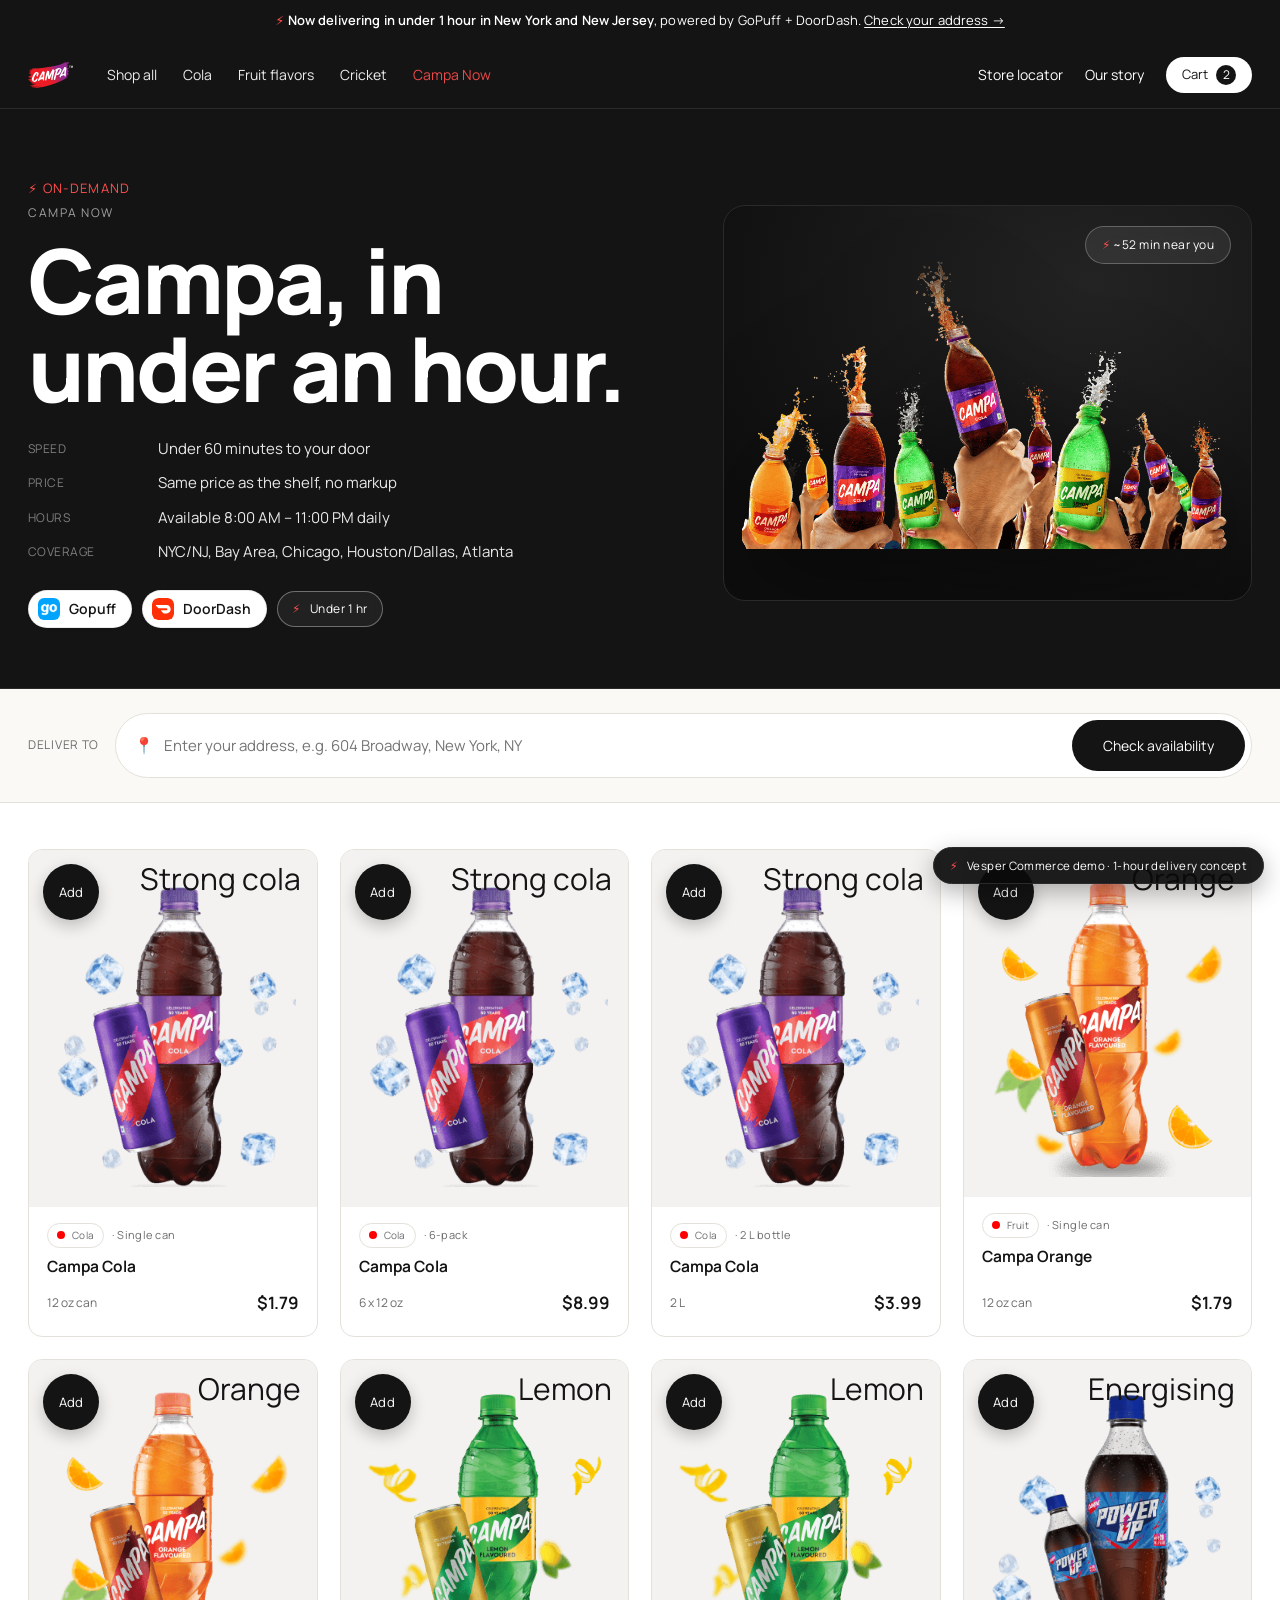
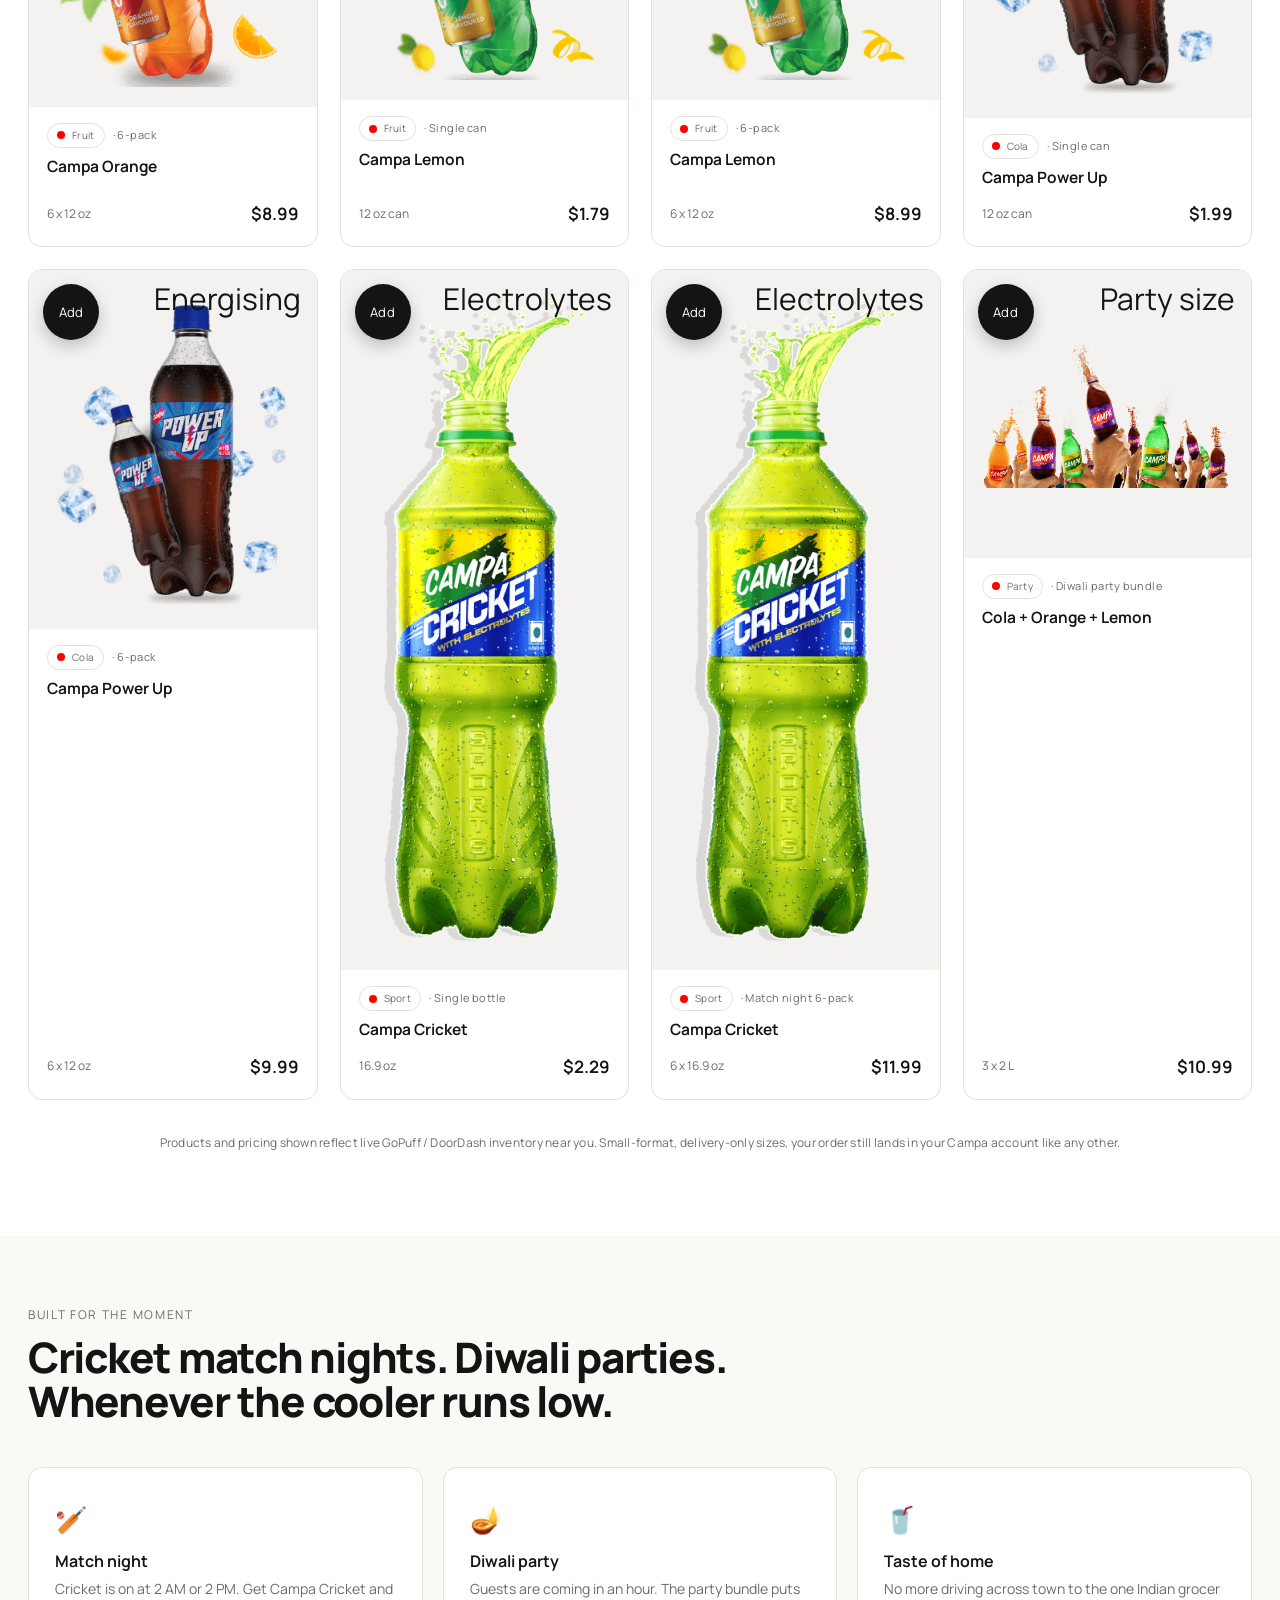
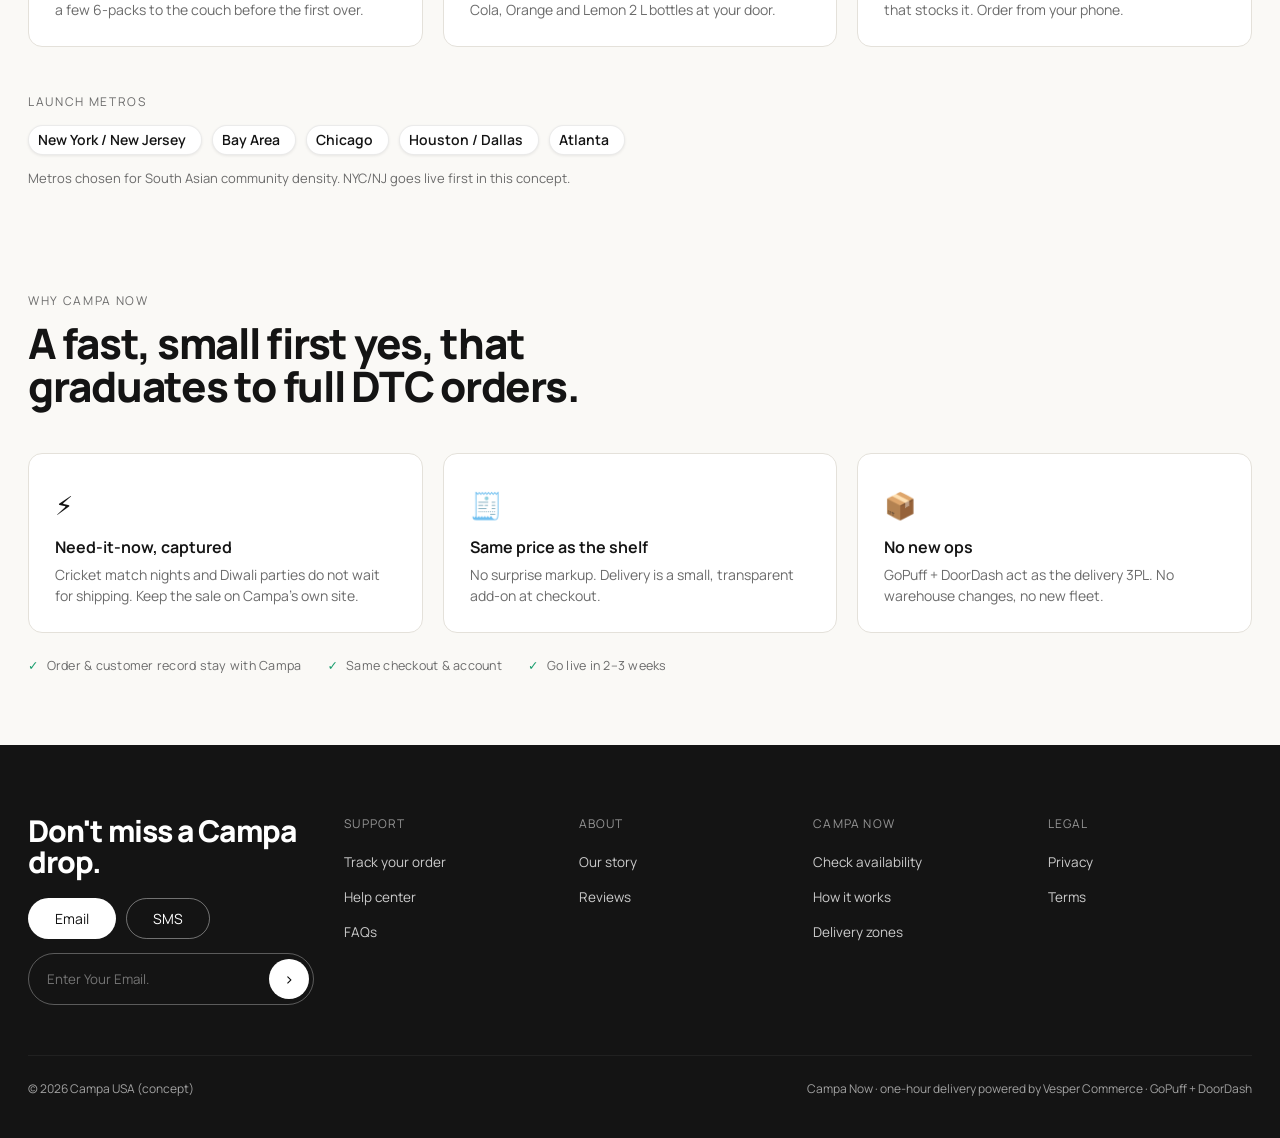
==== commit 84fac8dd: "Remove em dashes from copy Co-Authored-By: Claude Sonnet 5.5 <noreply@anthropic.com>" ====
--- a/campa-now.html
+++ b/campa-now.html
@@ -3,7 +3,7 @@
 <head>
 <meta charset="utf-8" />
 <meta name="viewport" content="width=device-width, initial-scale=1" />
-<title>Campa Now — Delivered in under an hour | Campa USA</title>
+<title>Campa Now, Delivered in under an hour | Campa USA</title>
 <meta name="description" content="Campa Now: your favorite Campa delivered in under an hour, at the same price as the shelf. Powered by GoPuff + DoorDash." />
 <link rel="preconnect" href="https://fonts.googleapis.com" />
 <link rel="preconnect" href="https://fonts.gstatic.com" crossorigin />
@@ -14,7 +14,7 @@
 <body>
 
 <div class="announce">
-  <span class="bolt">⚡</span> <b>Now delivering in under 1 hour in New York and New Jersey</b> — powered by GoPuff + DoorDash. <a href="#now">Check your address →</a>
+  <span class="bolt">⚡</span> <b>Now delivering in under 1 hour in New York and New Jersey</b>, powered by GoPuff + DoorDash. <a href="#now">Check your address →</a>
 </div>
 
 <header class="header">
@@ -45,7 +45,7 @@
       <h1 class="serif">Campa, in under an hour.</h1>
       <div class="facts">
         <div><span class="k">Speed</span> Under 60 minutes to your door</div>
-        <div><span class="k">Price</span> Same price as the shelf — no markup</div>
+        <div><span class="k">Price</span> Same price as the shelf, no markup</div>
         <div><span class="k">Hours</span> Available 8:00 AM – 11:00 PM daily</div>
         <div><span class="k">Coverage</span> NYC/NJ, Bay Area, Chicago, Houston/Dallas, Atlanta</div>
       </div>
@@ -81,7 +81,7 @@
     <div class="now-gridwrap show" id="nowGridWrap">
       <div class="now-grid" id="nowGrid"><!-- injected by app.js --></div>
       <div class="now-disclaimer">
-        Products and pricing shown reflect live GoPuff / DoorDash inventory near you. Small-format, delivery-only sizes — your order still lands in your Campa account like any other.
+        Products and pricing shown reflect live GoPuff / DoorDash inventory near you. Small-format, delivery-only sizes, your order still lands in your Campa account like any other.
       </div>
     </div>
   </div>
@@ -113,7 +113,7 @@
 <section class="how" style="padding:70px 0">
   <div class="wrap">
     <div class="eyebrow">Why Campa Now</div>
-    <h2 class="serif" style="font-size:clamp(28px,3.4vw,42px);margin-top:12px;max-width:640px">A fast, small first yes — that graduates to full DTC orders.</h2>
+    <h2 class="serif" style="font-size:clamp(28px,3.4vw,42px);margin-top:12px;max-width:640px">A fast, small first yes, that graduates to full DTC orders.</h2>
     <div class="steps now-steps-3">
       <div class="step"><div class="icon">⚡</div><h3>Need-it-now, captured</h3><p>Cricket match nights and Diwali parties do not wait for shipping. Keep the sale on Campa's own site.</p></div>
       <div class="step"><div class="icon">🧾</div><h3>Same price as the shelf</h3><p>No surprise markup. Delivery is a small, transparent add-on at checkout.</p></div>
